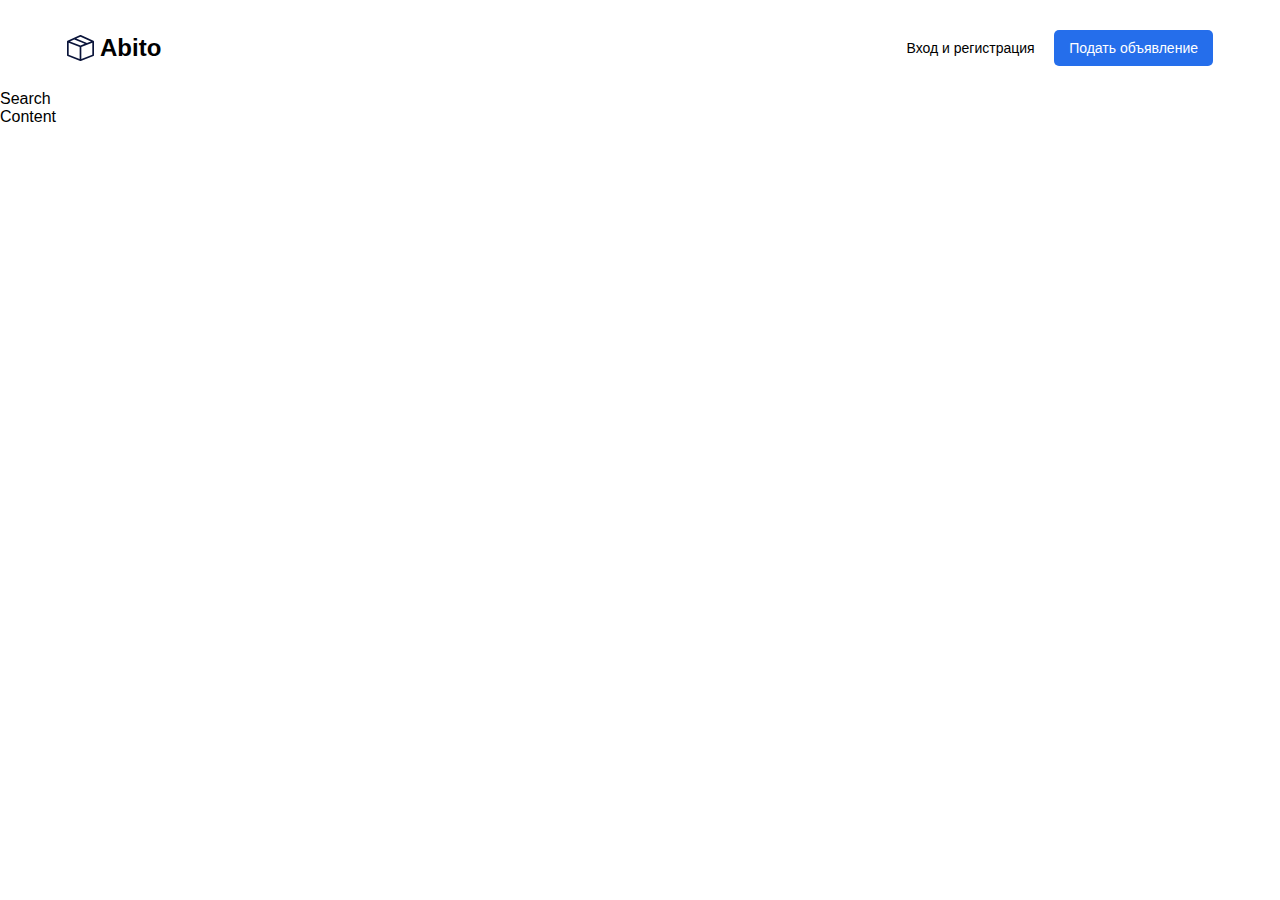
==== index.html @ d37c0460 "abito" ====
<!DOCTYPE html>
<html lang="en">

<head>
    <meta charset="UTF-8">
    <meta name="viewport" content="width=device-width, initial-scale=1.0">
    <title>Abito</title>
    <link rel="stylesheet" href="style.css">
    <script src="js.js" defer></script>
</head>

<body>
    <header class="header">
        <div class="container">
            <div class="header-box">
                <div class="header-logo">
                    <img src="./images/logo.svg" alt="logo">
                    <span>Abito</span>
                </div>
                <div class="header-controls">
                    <button class="btn btn-outline">Вход и регистрация</button>
                    <button class="btn btn-primary">Подать объявление</button>
                </div>

                <div class="header-burger">
                    <img src="./images/burger.svg" alt="burger">
                </div>
            </div>
        </div>
    </header>

    <div class="search">Search</div>

    <main>Content</main>
</body>

</html>
---- style.css ----
* {
    box-sizing: border-box;
}

body {
    margin: 0;
    font-family: sans-serif;
}

.container {
    width: 100%;
    max-width: 1170px;
    padding: 0 12px;
    margin: 0 auto;
}

.btn {
    line-height: 16px;
    font-size: 14px;
    font-weight: 400;
    padding: 10px 15px;
    border-radius: 5px;
    border: none;
    cursor: pointer;
}

.btn-outline {
    background-color: transparent;
}

.btn-primary {
    background-color: rgb(37, 110, 235);
    color: rgb(255, 255, 255);
}

.header {
    padding-top: 30px;
    padding-bottom: 24px;
}

.header-box {
    display: flex;
    justify-content: space-between;
    align-items: center;
}

.header-logo {
    display: flex;
    justify-content: flex-start;
    align-items: center;
}

.header-logo span {
    line-height: 28px;
    font-size: 24px;
    font-weight: 700;
    margin-left: 6px;
}

.header-burger{
    width: 30px;
    height: 19px;
    display: none;
}

@media (max-width: 1200px) {
    .container {
        max-width: 930px;
    }
}

@media (max-width: 991px) {
    .container {
        max-width: 730px;
    }
}

@media (max-width: 786px) {
    .container {
        max-width: 100%;
    }

    .header-controls{
        display: none;
    }

    .header-burger{
        display: block;
    }
}
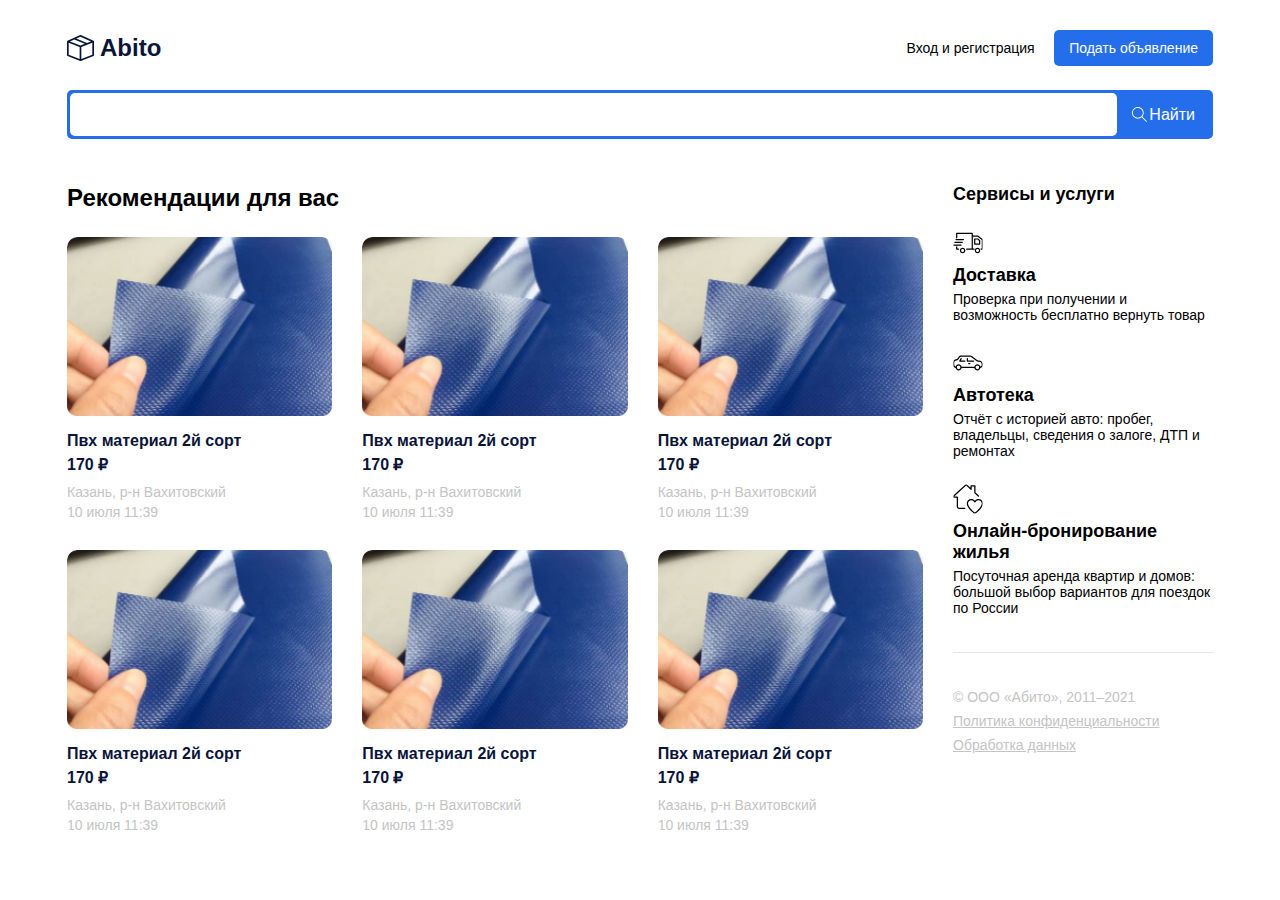
==== commit a723704f: "the second" ====
--- a/index.html
+++ b/index.html
@@ -13,10 +13,10 @@
     <header class="header">
         <div class="container">
             <div class="header-box">
-                <div class="header-logo">
+                <a href="/" class="header-logo">
                     <img src="./images/logo.svg" alt="logo">
                     <span>Abito</span>
-                </div>
+                </a>
                 <div class="header-controls">
                     <button class="btn btn-outline">Вход и регистрация</button>
                     <button class="btn btn-primary">Подать объявление</button>
@@ -29,9 +29,206 @@
         </div>
     </header>
 
-    <div class="search">Search</div>
-
-    <main>Content</main>
+    <main>
+        <section class="search">
+            <div class="container">
+                <div class="search-box">
+                    <input type="text">
+                    <button class="btn btn-primary search-btn">
+                        <img class="search-btn__icon" src="./images/search.svg" alt="search">
+                        <span class="search-btn__text">Найти</span>
+                    </button>
+                </div>
+            </div>
+        </section>
+
+        <section class="content">
+            <div class="container">
+                <div class="content-box">
+                    <div class="content-main">
+                        <h2 class="content-main__title">Рекомендации для вас</h2>
+
+                        <div class="content-main__list">
+                            <a href="/product.html" class="content-main__list-item">
+                                <div class="content-main__list-item--img">
+                                    <img src="./images/card-image.png" alt="card-image">
+                                </div>
+
+                                <h5 class="content-main__list-item--title">
+                                    Пвх материал 2й сорт
+                                </h5>
+
+                                <strong class="content-main__list-item--price">
+                                    170 ₽
+                                </strong>
+
+                                <div class="content-main__list-item--desc-box">
+                                    <span class="content-main__list-item--desc">
+                                        Казань, р-н Вахитовский
+                                    </span>
+                                    <span class="content-main__list-item--desc">
+                                        10 июля 11:39
+                                    </span>
+                                </div>
+                            </a>
+                            <a href="/product.html" class="content-main__list-item">
+                                <div class="content-main__list-item--img">
+                                    <img src="./images/card-image.png" alt="card-image">
+                                </div>
+
+                                <h5 class="content-main__list-item--title">
+                                    Пвх материал 2й сорт
+                                </h5>
+
+                                <strong class="content-main__list-item--price">
+                                    170 ₽
+                                </strong>
+
+                                <div class="content-main__list-item--desc-box">
+                                    <span class="content-main__list-item--desc">
+                                        Казань, р-н Вахитовский
+                                    </span>
+                                    <span class="content-main__list-item--desc">
+                                        10 июля 11:39
+                                    </span>
+                                </div>
+                            </a>
+                            <a href="/product.html" class="content-main__list-item">
+                                <div class="content-main__list-item--img">
+                                    <img src="./images/card-image.png" alt="card-image">
+                                </div>
+
+                                <h5 class="content-main__list-item--title">
+                                    Пвх материал 2й сорт
+                                </h5>
+
+                                <strong class="content-main__list-item--price">
+                                    170 ₽
+                                </strong>
+
+                                <div class="content-main__list-item--desc-box">
+                                    <span class="content-main__list-item--desc">
+                                        Казань, р-н Вахитовский
+                                    </span>
+                                    <span class="content-main__list-item--desc">
+                                        10 июля 11:39
+                                    </span>
+                                </div>
+                            </a>
+                            <a href="/product.html" class="content-main__list-item">
+                                <div class="content-main__list-item--img">
+                                    <img src="./images/card-image.png" alt="card-image">
+                                </div>
+
+                                <h5 class="content-main__list-item--title">
+                                    Пвх материал 2й сорт
+                                </h5>
+
+                                <strong class="content-main__list-item--price">
+                                    170 ₽
+                                </strong>
+
+                                <div class="content-main__list-item--desc-box">
+                                    <span class="content-main__list-item--desc">
+                                        Казань, р-н Вахитовский
+                                    </span>
+                                    <span class="content-main__list-item--desc">
+                                        10 июля 11:39
+                                    </span>
+                                </div>
+                            </a>
+                            <a href="/product.html" class="content-main__list-item">
+                                <div class="content-main__list-item--img">
+                                    <img src="./images/card-image.png" alt="card-image">
+                                </div>
+
+                                <h5 class="content-main__list-item--title">
+                                    Пвх материал 2й сорт
+                                </h5>
+
+                                <strong class="content-main__list-item--price">
+                                    170 ₽
+                                </strong>
+
+                                <div class="content-main__list-item--desc-box">
+                                    <span class="content-main__list-item--desc">
+                                        Казань, р-н Вахитовский
+                                    </span>
+                                    <span class="content-main__list-item--desc">
+                                        10 июля 11:39
+                                    </span>
+                                </div>
+                            </a>
+                            <a href="/product.html" class="content-main__list-item">
+                                <div class="content-main__list-item--img">
+                                    <img src="./images/card-image.png" alt="card-image">
+                                </div>
+
+                                <h5 class="content-main__list-item--title">
+                                    Пвх материал 2й сорт
+                                </h5>
+
+                                <strong class="content-main__list-item--price">
+                                    170 ₽
+                                </strong>
+
+                                <div class="content-main__list-item--desc-box">
+                                    <span class="content-main__list-item--desc">
+                                        Казань, р-н Вахитовский
+                                    </span>
+                                    <span class="content-main__list-item--desc">
+                                        10 июля 11:39
+                                    </span>
+                                </div>
+                            </a>
+                        </div>
+                    </div>
+                    <div class="content-side">
+                        <h3 class="content-side__title">Сервисы и услуги</h3>
+
+                        <div class="content-side__box">
+                            <div class="content-side__list">
+                                <div class="content-side__list-item">
+                                    <img class="content-side__list-item--img" src="./images/side-info-1.svg"
+                                        alt="side-info">
+                                    <h5 class="content-side__list-item--title">Доставка</h5>
+                                    <p class="content-side__list-item--text">Проверка при получении и возможность
+                                        бесплатно вернуть товар</p>
+                                </div>
+                                <div class="content-side__list-item">
+                                    <img class="content-side__list-item--img" src="./images/side-info-2.svg"
+                                        alt="side-info">
+                                    <h5 class="content-side__list-item--title">Автотека</h5>
+                                    <p class="content-side__list-item--text">Отчёт с историей авто: пробег, владельцы,
+                                        сведения о залоге, ДТП и ремонтах</p>
+                                </div>
+                                <div class="content-side__list-item">
+                                    <img class="content-side__list-item--img" src="./images/side-info-3.svg"
+                                        alt="side-info">
+                                    <h5 class="content-side__list-item--title">Онлайн-бронирование жилья</h5>
+                                    <p class="content-side__list-item--text">Посуточная аренда квартир и домов: большой
+                                        выбор вариантов для поездок по России</p>
+                                </div>
+                            </div>
+
+                            <div class="content__side-footer">
+                                <p class="content__side-footer--item">
+                                    © ООО «Абито», 2011–2021
+                                </p>
+                                <a href="#" class="content__side-footer--item">
+                                    Политика конфиденциальности
+                                </a>
+                                <a href="#" class="content__side-footer--item">
+                                    Обработка данных
+                                </a>
+                            </div>
+
+                        </div>
+                    </div>
+                </div>
+            </div>
+        </section>
+    </main>
 </body>
 
 </html>--- a/style.css
+++ b/style.css
@@ -48,6 +48,7 @@
     display: flex;
     justify-content: flex-start;
     align-items: center;
+    text-decoration: none;
 }
 
 .header-logo span {
@@ -55,24 +56,273 @@
     font-size: 24px;
     font-weight: 700;
     margin-left: 6px;
-}
-
-.header-burger{
+    color: rgb(10, 20, 58);
+}
+
+.header-burger {
     width: 30px;
     height: 19px;
     display: none;
 }
 
+.search {
+    margin-bottom: 45px;
+}
+
+.search-box {
+    width: 100%;
+    border-radius: 5px;
+    background-color: rgb(37, 110, 235);
+    padding: 3px;
+    display: flex;
+    align-items: center;
+    justify-content: flex-start;
+}
+
+.search-btn {
+    display: flex;
+    align-items: center;
+}
+
+.search-btn .search-btn__icon {
+    width: 15px;
+    height: 15px;
+}
+
+.search-btn .search-btn__text {
+    margin-left: 2px;
+    font-size: 16px;
+    line-height: 19px;
+}
+
+.search-box input {
+    flex-grow: 1;
+    padding: 14px 22px;
+    border-radius: 5px;
+    outline: none;
+    border: none;
+    min-width: 0;
+}
+
+.content {
+    padding-bottom: 50px;
+}
+
+.content-box {
+    display: flex;
+    justify-content: space-between;
+    align-items: flex-start;
+    gap: 30px;
+}
+
+.content-main {
+    flex-grow: 1;
+}
+
+.content-side {
+    width: 260px;
+    min-width: 260px;
+}
+
+.content-main__title {
+    font-size: 24px;
+    line-height: 28px;
+    margin-top: 0;
+    margin-bottom: 25px;
+}
+
+.content-main__list {
+    display: flex;
+    justify-content: space-between;
+    flex-wrap: wrap;
+    row-gap: 30px;
+}
+
+.content-main__list-item {
+    width: calc((100% - 60px) / 3);
+    display: flex;
+    flex-direction: column;
+    align-items: flex-start;
+    border-radius: 10px;
+    overflow: hidden;
+    text-decoration: none;
+}
+
+.content-main__list-item--img {
+    width: 100%;
+    display: flex;
+}
+
+.content-main__list-item--img img {
+    width: 100%;
+}
+
+.content-main__list-item--title {
+    margin-top: 15px;
+    margin-bottom: 5px;
+    font-size: 16px;
+    line-height: 19px;
+    color: rgb(10, 20, 58);
+}
+
+.content-main__list-item:hover .content-main__list-item--title {
+    color: rgb(37, 110, 235);
+}
+
+.content-main__list-item--price {
+    font-size: 16px;
+    line-height: 19px;
+    margin-bottom: 10px;
+    color: rgb(10, 20, 58);
+}
+
+.content-main__list-item--desc-box {
+    display: flex;
+    flex-direction: column;
+    row-gap: 4px;
+}
+
+.content-main__list-item--desc {
+    font-size: 14px;
+    line-height: 16px;
+    color: rgb(196, 196, 196);
+}
+
+.content-side__title {
+    font-size: 18px;
+    line-height: 21px;
+    margin-top: 0;
+    margin-bottom: 23px;
+}
+
+.content-side__list {
+    display: flex;
+    flex-direction: column;
+    justify-content: space-between;
+    height: 100%;
+    gap: 25px;
+    border-bottom: 1px solid rgb(229, 229, 229);
+    padding-bottom: 36px;
+    margin-bottom: 36px;
+}
+
+.content-side__list-item {
+    display: flex;
+    flex-direction: column;
+    align-items: flex-start;
+}
+
+.content-side__list-item--title {
+    margin-top: 7px;
+    margin-bottom: 5px;
+    font-size: 18px;
+    line-height: 21px;
+}
+
+.content-side__list-item--text {
+    font-size: 14px;
+    line-height: 16px;
+    margin: 0;
+}
+
+.content__side-footer {
+    display: flex;
+    flex-direction: column;
+    gap: 8px;
+}
+
+.content__side-footer--item {
+    color: rgb(196, 196, 196);
+    margin: 0;
+    font-size: 14px;
+    line-height: 16px;
+}
+
+.content-product {
+    display: flex;
+    flex-grow: 1;
+    gap: 30px;
+}
+
+.content-product__left {
+    flex-basis: 50%;
+}
+
+.content-product__right {
+    flex-basis: 50%;
+}
+
+.content-product__title, .content-product__price{
+    font-size: 24px;
+    line-height: 28px;
+    margin-top: 0;
+    margin-bottom: 25px;
+}
+
+.content-product__img{
+    width: 100%;
+}
+
+.content-product__text{
+    font-size: 14px;
+    line-height: 20px;
+    color: rgb(10, 20, 58);
+}
+
+.btn-large{
+    padding: 19px 72px;
+    font-size: 14px;
+    line-height: 16px;
+}
+
+
+
+
+
+
+
 @media (max-width: 1200px) {
     .container {
         max-width: 930px;
     }
+
+    .content-main__list-item {
+        width: calc((100% - 30px) / 2);
+    }
 }
 
 @media (max-width: 991px) {
     .container {
         max-width: 730px;
     }
+
+    .content-box {
+        flex-direction: column;
+    }
+
+    .content-main {
+        width: 100%;
+    }
+
+    .content-side {
+        width: 100%;
+        min-width: none;
+    }
+
+    .content-product {
+        flex-direction: column;
+        width: 100%;
+    }
+
+    .content-product__left {
+        flex-basis: 100%;
+        width: 100%;
+    }
+
+    .content-product__right {
+        flex-basis: 100%;
+        width: 100%;
+    }
 }
 
 @media (max-width: 786px) {
@@ -80,11 +330,21 @@
         max-width: 100%;
     }
 
-    .header-controls{
+    .header-controls {
         display: none;
     }
 
-    .header-burger{
+    .header-burger {
         display: block;
     }
+
+    .search-btn .search-btn__text {
+        display: none;
+    }
+}
+
+@media (max-width: 480px) {
+    .content-main__list-item {
+        width: 100%;
+    }
 }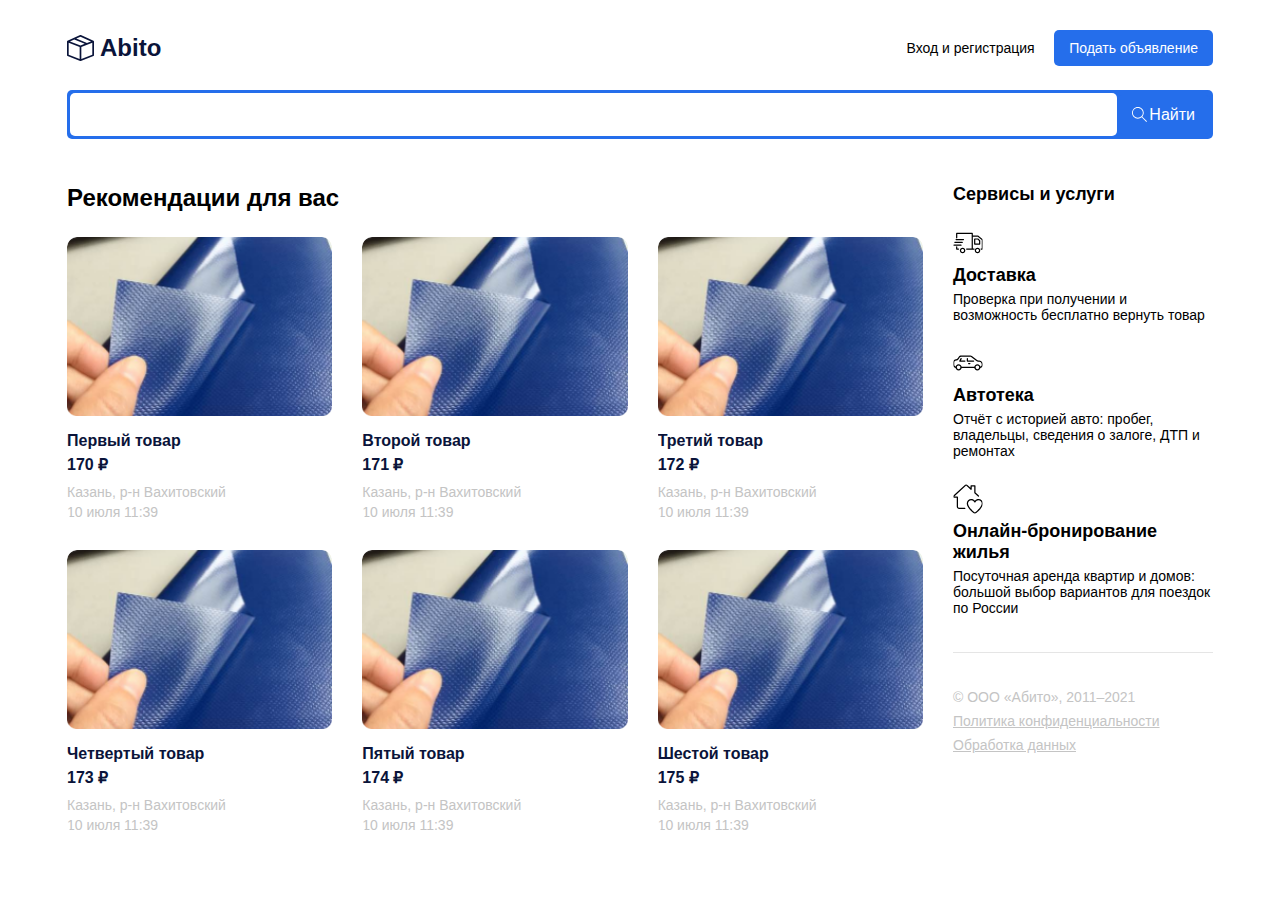
==== commit fc3815a7: "the third (add js)" ====
--- a/index.html
+++ b/index.html
@@ -49,138 +49,138 @@
                         <h2 class="content-main__title">Рекомендации для вас</h2>
 
                         <div class="content-main__list">
-                            <a href="/product.html" class="content-main__list-item">
-                                <div class="content-main__list-item--img">
-                                    <img src="./images/card-image.png" alt="card-image">
-                                </div>
-
-                                <h5 class="content-main__list-item--title">
-                                    Пвх материал 2й сорт
-                                </h5>
-
-                                <strong class="content-main__list-item--price">
-                                    170 ₽
-                                </strong>
-
-                                <div class="content-main__list-item--desc-box">
-                                    <span class="content-main__list-item--desc">
-                                        Казань, р-н Вахитовский
-                                    </span>
-                                    <span class="content-main__list-item--desc">
-                                        10 июля 11:39
-                                    </span>
-                                </div>
-                            </a>
-                            <a href="/product.html" class="content-main__list-item">
-                                <div class="content-main__list-item--img">
-                                    <img src="./images/card-image.png" alt="card-image">
-                                </div>
-
-                                <h5 class="content-main__list-item--title">
-                                    Пвх материал 2й сорт
-                                </h5>
-
-                                <strong class="content-main__list-item--price">
-                                    170 ₽
-                                </strong>
-
-                                <div class="content-main__list-item--desc-box">
-                                    <span class="content-main__list-item--desc">
-                                        Казань, р-н Вахитовский
-                                    </span>
-                                    <span class="content-main__list-item--desc">
-                                        10 июля 11:39
-                                    </span>
-                                </div>
-                            </a>
-                            <a href="/product.html" class="content-main__list-item">
-                                <div class="content-main__list-item--img">
-                                    <img src="./images/card-image.png" alt="card-image">
-                                </div>
-
-                                <h5 class="content-main__list-item--title">
-                                    Пвх материал 2й сорт
-                                </h5>
-
-                                <strong class="content-main__list-item--price">
-                                    170 ₽
-                                </strong>
-
-                                <div class="content-main__list-item--desc-box">
-                                    <span class="content-main__list-item--desc">
-                                        Казань, р-н Вахитовский
-                                    </span>
-                                    <span class="content-main__list-item--desc">
-                                        10 июля 11:39
-                                    </span>
-                                </div>
-                            </a>
-                            <a href="/product.html" class="content-main__list-item">
-                                <div class="content-main__list-item--img">
-                                    <img src="./images/card-image.png" alt="card-image">
-                                </div>
-
-                                <h5 class="content-main__list-item--title">
-                                    Пвх материал 2й сорт
-                                </h5>
-
-                                <strong class="content-main__list-item--price">
-                                    170 ₽
-                                </strong>
-
-                                <div class="content-main__list-item--desc-box">
-                                    <span class="content-main__list-item--desc">
-                                        Казань, р-н Вахитовский
-                                    </span>
-                                    <span class="content-main__list-item--desc">
-                                        10 июля 11:39
-                                    </span>
-                                </div>
-                            </a>
-                            <a href="/product.html" class="content-main__list-item">
-                                <div class="content-main__list-item--img">
-                                    <img src="./images/card-image.png" alt="card-image">
-                                </div>
-
-                                <h5 class="content-main__list-item--title">
-                                    Пвх материал 2й сорт
-                                </h5>
-
-                                <strong class="content-main__list-item--price">
-                                    170 ₽
-                                </strong>
-
-                                <div class="content-main__list-item--desc-box">
-                                    <span class="content-main__list-item--desc">
-                                        Казань, р-н Вахитовский
-                                    </span>
-                                    <span class="content-main__list-item--desc">
-                                        10 июля 11:39
-                                    </span>
-                                </div>
-                            </a>
-                            <a href="/product.html" class="content-main__list-item">
-                                <div class="content-main__list-item--img">
-                                    <img src="./images/card-image.png" alt="card-image">
-                                </div>
-
-                                <h5 class="content-main__list-item--title">
-                                    Пвх материал 2й сорт
-                                </h5>
-
-                                <strong class="content-main__list-item--price">
-                                    170 ₽
-                                </strong>
-
-                                <div class="content-main__list-item--desc-box">
-                                    <span class="content-main__list-item--desc">
-                                        Казань, р-н Вахитовский
-                                    </span>
-                                    <span class="content-main__list-item--desc">
-                                        10 июля 11:39
-                                    </span>
-                                </div>
-                            </a>
+                            <!-- <a href="/product.html" class="content-main__list-item">
+                                <div class="content-main__list-item--img">
+                                    <img src="./images/card-image.png" alt="card-image">
+                                </div>
+
+                                <h5 class="content-main__list-item--title">
+                                    Пвх материал 2й сорт
+                                </h5>
+
+                                <strong class="content-main__list-item--price">
+                                    170 ₽
+                                </strong>
+
+                                <div class="content-main__list-item--desc-box">
+                                    <span class="content-main__list-item--desc">
+                                        Казань, р-н Вахитовский
+                                    </span>
+                                    <span class="content-main__list-item--desc">
+                                        10 июля 11:39
+                                    </span>
+                                </div>
+                            </a>
+                            <a href="/product.html" class="content-main__list-item">
+                                <div class="content-main__list-item--img">
+                                    <img src="./images/card-image.png" alt="card-image">
+                                </div>
+
+                                <h5 class="content-main__list-item--title">
+                                    Пвх материал 2й сорт
+                                </h5>
+
+                                <strong class="content-main__list-item--price">
+                                    170 ₽
+                                </strong>
+
+                                <div class="content-main__list-item--desc-box">
+                                    <span class="content-main__list-item--desc">
+                                        Казань, р-н Вахитовский
+                                    </span>
+                                    <span class="content-main__list-item--desc">
+                                        10 июля 11:39
+                                    </span>
+                                </div>
+                            </a>
+                            <a href="/product.html" class="content-main__list-item">
+                                <div class="content-main__list-item--img">
+                                    <img src="./images/card-image.png" alt="card-image">
+                                </div>
+
+                                <h5 class="content-main__list-item--title">
+                                    Пвх материал 2й сорт
+                                </h5>
+
+                                <strong class="content-main__list-item--price">
+                                    170 ₽
+                                </strong>
+
+                                <div class="content-main__list-item--desc-box">
+                                    <span class="content-main__list-item--desc">
+                                        Казань, р-н Вахитовский
+                                    </span>
+                                    <span class="content-main__list-item--desc">
+                                        10 июля 11:39
+                                    </span>
+                                </div>
+                            </a>
+                            <a href="/product.html" class="content-main__list-item">
+                                <div class="content-main__list-item--img">
+                                    <img src="./images/card-image.png" alt="card-image">
+                                </div>
+
+                                <h5 class="content-main__list-item--title">
+                                    Пвх материал 2й сорт
+                                </h5>
+
+                                <strong class="content-main__list-item--price">
+                                    170 ₽
+                                </strong>
+
+                                <div class="content-main__list-item--desc-box">
+                                    <span class="content-main__list-item--desc">
+                                        Казань, р-н Вахитовский
+                                    </span>
+                                    <span class="content-main__list-item--desc">
+                                        10 июля 11:39
+                                    </span>
+                                </div>
+                            </a>
+                            <a href="/product.html" class="content-main__list-item">
+                                <div class="content-main__list-item--img">
+                                    <img src="./images/card-image.png" alt="card-image">
+                                </div>
+
+                                <h5 class="content-main__list-item--title">
+                                    Пвх материал 2й сорт
+                                </h5>
+
+                                <strong class="content-main__list-item--price">
+                                    170 ₽
+                                </strong>
+
+                                <div class="content-main__list-item--desc-box">
+                                    <span class="content-main__list-item--desc">
+                                        Казань, р-н Вахитовский
+                                    </span>
+                                    <span class="content-main__list-item--desc">
+                                        10 июля 11:39
+                                    </span>
+                                </div>
+                            </a>
+                            <a href="/product.html" class="content-main__list-item">
+                                <div class="content-main__list-item--img">
+                                    <img src="./images/card-image.png" alt="card-image">
+                                </div>
+
+                                <h5 class="content-main__list-item--title">
+                                    Пвх материал 2й сорт
+                                </h5>
+
+                                <strong class="content-main__list-item--price">
+                                    170 ₽
+                                </strong>
+
+                                <div class="content-main__list-item--desc-box">
+                                    <span class="content-main__list-item--desc">
+                                        Казань, р-н Вахитовский
+                                    </span>
+                                    <span class="content-main__list-item--desc">
+                                        10 июля 11:39
+                                    </span>
+                                </div>
+                            </a> -->
                         </div>
                     </div>
                     <div class="content-side">
